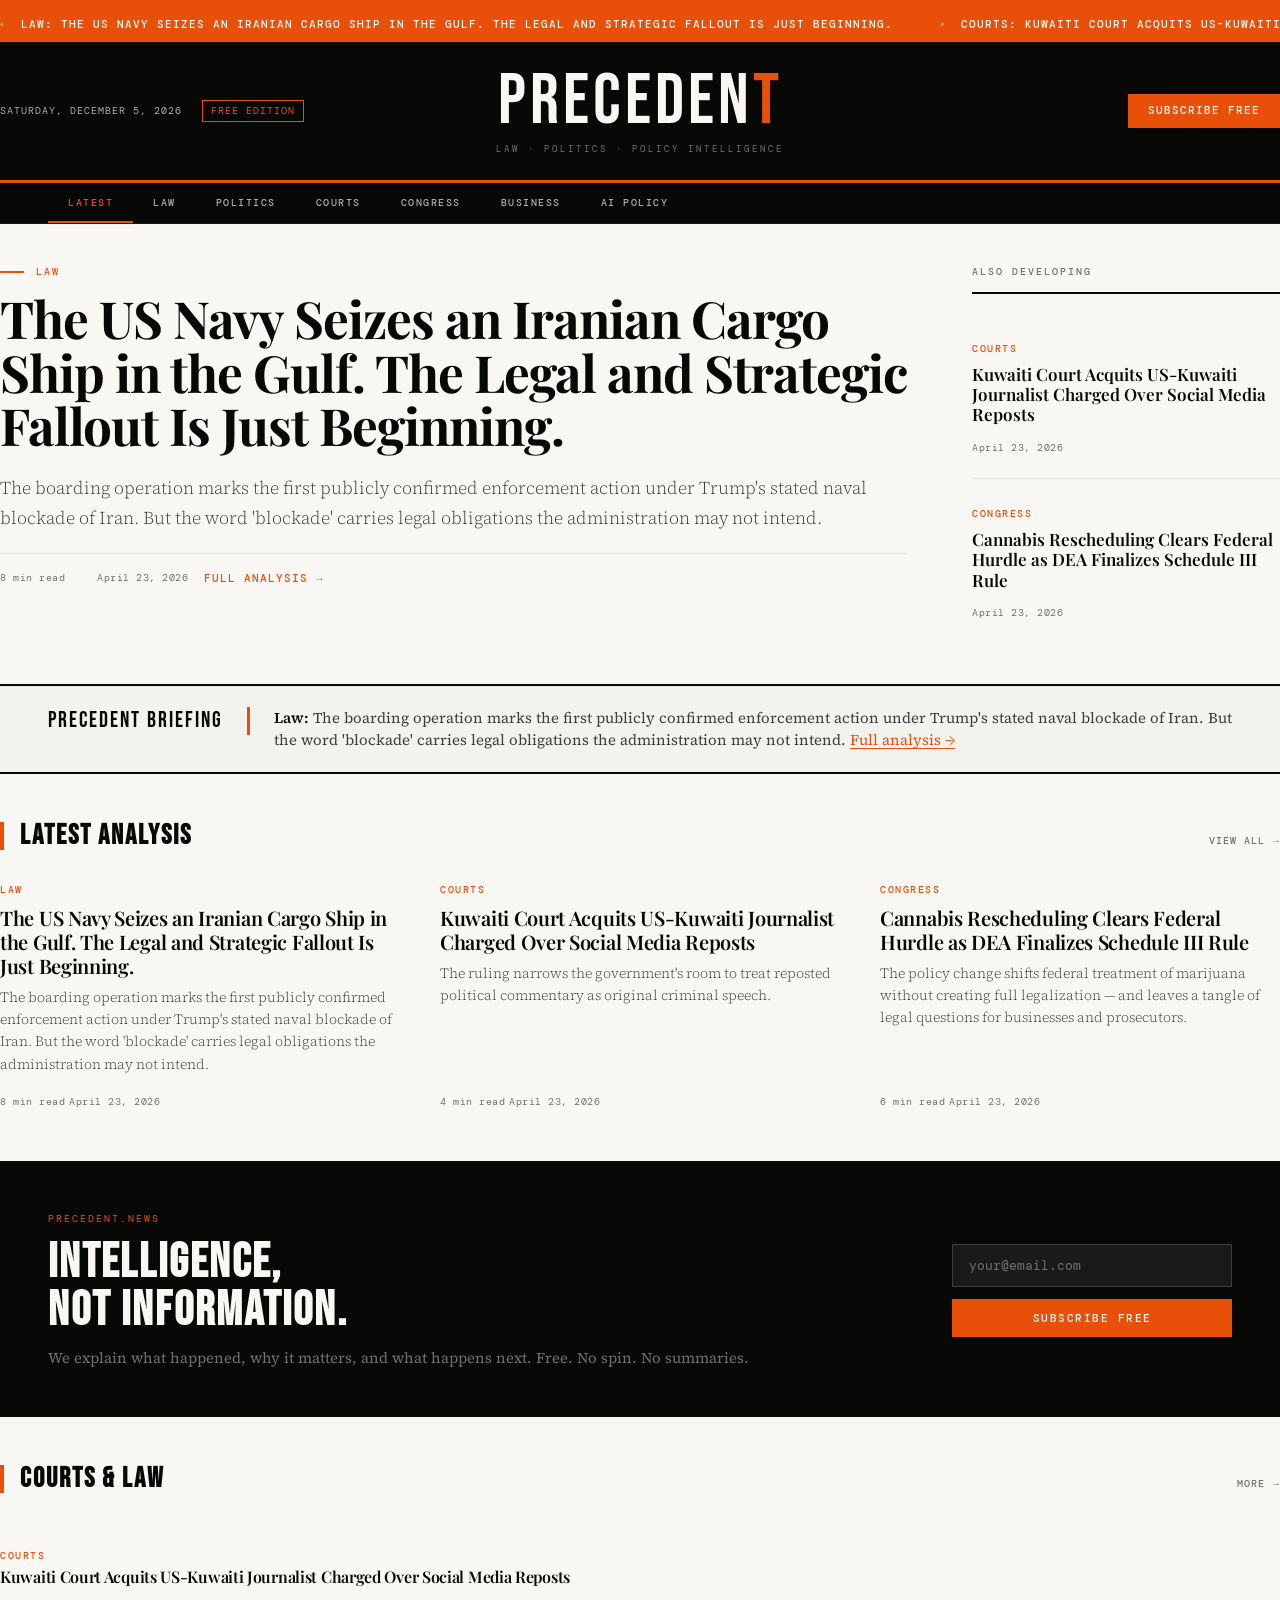
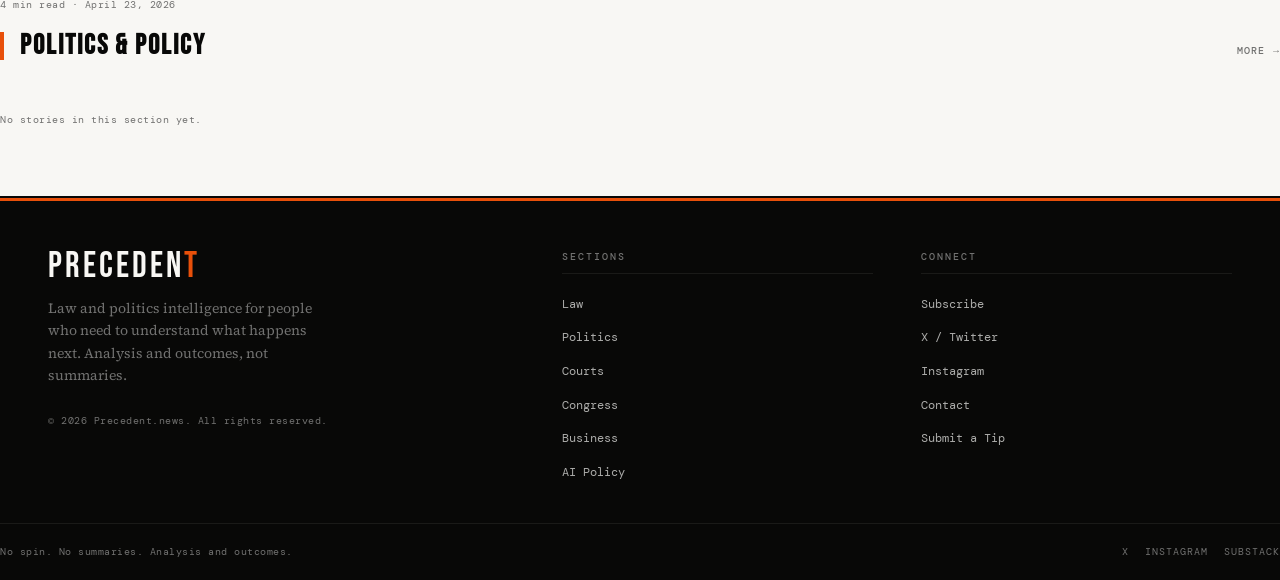
==== pages/article.html @ 380d4c57 "Add files via upload" ====
<!DOCTYPE html>
<html lang="en">
<head>
  <meta charset="UTF-8">
  <meta name="viewport" content="width=device-width, initial-scale=1.0">
  <title>Precedent.news</title>
  <link rel="stylesheet" href="../src/styles/tokens.css">
  <link rel="stylesheet" href="../src/styles/base.css">
  <link rel="stylesheet" href="../src/styles/main.css">
  <style>
    .article-wrap {
      max-width: var(--content-w);
      margin: 0 auto;
      padding: var(--s12) var(--gutter) var(--s20);
    }
    .related {
      border-top: 3px solid var(--black);
      padding: var(--s12) 0 var(--s16);
    }
  </style>
</head>
<body>

  <a class="skip-link" href="#article-content">Skip to content</a>

  <!-- MASTHEAD -->
  <header class="masthead" role="banner">
    <div class="masthead__inner wrap">
      <div class="masthead__left">
        <span class="masthead__date"></span>
        <span class="masthead__edition">Free Edition</span>
      </div>
      <div class="masthead__brand">
        <a href="/" style="color:inherit;">
          <div class="masthead__name">Preceden<em>t</em></div>
          <div class="masthead__tagline">Law &middot; Politics &middot; Policy Intelligence</div>
        </a>
      </div>
      <div class="masthead__right">
        <a class="masthead__subscribe" href="/#subscribe">Subscribe Free</a>
      </div>
    </div>
  </header>

  <!-- NAVIGATION -->
  <nav class="site-nav" aria-label="Main navigation">
    <div class="site-nav__inner wrap">
      <a class="site-nav__link" href="/">Latest</a>
      <a class="site-nav__link" href="/pages/section.html?s=law">Law</a>
      <a class="site-nav__link" href="/pages/section.html?s=politics">Politics</a>
      <a class="site-nav__link" href="/pages/section.html?s=courts">Courts</a>
      <a class="site-nav__link" href="/pages/section.html?s=congress">Congress</a>
      <a class="site-nav__link" href="/pages/section.html?s=business">Business</a>
      <a class="site-nav__link" href="/pages/section.html?s=ai-policy">AI Policy</a>
    </div>
  </nav>

  <!-- ARTICLE -->
  <main id="main-content">
    <article class="article-page">
      <div class="article-wrap">
        <div id="article-header" class="article-header"></div>
        <div id="article-content" class="article-body"></div>
      </div>
    </article>

    <!-- RELATED STORIES -->
    <section class="related wrap" aria-labelledby="related-title">
      <div class="section-hd">
        <h2 class="section-hd__title" id="related-title">More Analysis</h2>
        <a class="section-hd__link" href="/">View all</a>
      </div>
      <div class="feed__grid-3" id="related-feed"></div>
    </section>
  </main>

  <!-- FOOTER -->
  <footer class="site-footer" role="contentinfo">
    <div class="footer__grid wrap">
      <div class="footer__brand">
        <div class="footer__brand-name">Preceden<span>t</span></div>
        <p class="footer__brand-desc">Law and politics intelligence for people who need to understand what happens next. Analysis and outcomes, not summaries.</p>
        <span class="footer__copy">&copy; 2026 Precedent.news. All rights reserved.</span>
      </div>
      <div>
        <div class="footer__col-title">Sections</div>
        <ul class="footer__links">
          <li><a href="/pages/section.html?s=law">Law</a></li>
          <li><a href="/pages/section.html?s=politics">Politics</a></li>
          <li><a href="/pages/section.html?s=courts">Courts</a></li>
          <li><a href="/pages/section.html?s=congress">Congress</a></li>
          <li><a href="/pages/section.html?s=business">Business</a></li>
          <li><a href="/pages/section.html?s=ai-policy">AI Policy</a></li>
        </ul>
      </div>
      <div>
        <div class="footer__col-title">Connect</div>
        <ul class="footer__links">
          <li><a href="/#subscribe">Subscribe</a></li>
          <li><a href="https://x.com/precedentbrief" target="_blank" rel="noopener">X / Twitter</a></li>
          <li><a href="mailto:hello@precedent.news">Contact</a></li>
          <li><a href="mailto:tips@precedent.news">Submit a Tip</a></li>
        </ul>
      </div>
    </div>
    <div class="footer__bottom wrap">
      <span class="footer__copy">No spin. No summaries. Analysis and outcomes.</span>
      <div class="footer__social">
        <a href="https://x.com/precedentbrief" target="_blank" rel="noopener">X</a>
        <a href="https://precedentbrief.substack.com" target="_blank" rel="noopener">Substack</a>
      </div>
    </div>
  </footer>

  <script type="module" src="../src/scripts/article.js"></script>

</body>
</html>
---- src/styles/tokens.css ----
/**
 * Precedent.news — Design Tokens
 * Editorial Brutalism: stark, fast, authoritative
 */

:root {
  /* Color */
  --black:        #080807;
  --white:        #F8F7F4;
  --orange:       #E8500A;
  --orange-dark:  #B83D07;
  --orange-pale:  #FDF1EB;
  --gray-90:      #1A1A18;
  --gray-70:      #3D3D3A;
  --gray-50:      #717170;
  --gray-30:      #ADADAB;
  --gray-10:      #E5E5E2;
  --gray-05:      #F2F2EF;

  /* Typography */
  --font-headline: 'Bebas Neue', 'Arial Narrow', Arial, sans-serif;
  --font-display:  'Playfair Display', Georgia, serif;
  --font-body:     'Source Serif 4', Georgia, serif;
  --font-ui:       'DM Mono', 'Courier New', monospace;

  /* Layout */
  --max-w:      1280px;
  --content-w:  720px;
  --gutter:     clamp(20px, 4vw, 48px);

  /* Spacing */
  --s1: 4px;   --s2: 8px;   --s3: 12px;
  --s4: 16px;  --s5: 20px;  --s6: 24px;
  --s8: 32px;  --s10: 40px; --s12: 48px;
  --s16: 64px; --s20: 80px;

  /* Motion */
  --ease: cubic-bezier(0.22, 1, 0.36, 1);
  --fast: 150ms;
  --base: 250ms;
  --slow: 500ms;

  /* Borders */
  --border-heavy: 2px solid var(--black);
  --border-light: 1px solid var(--gray-10);
  --border-rule:  1px solid var(--gray-30);
}
---- src/styles/base.css ----
/**
 * Precedent.news — Base Reset & Global Styles
 */

@import url('https://fonts.googleapis.com/css2?family=Bebas+Neue&family=Playfair+Display:ital,wght@0,400;0,600;0,700;1,400;1,600&family=Source+Serif+4:ital,opsz,wght@0,8..60,300;0,8..60,400;0,8..60,500;1,8..60,400&family=DM+Mono:wght@300;400;500&display=swap');

*, *::before, *::after {
  margin: 0; padding: 0;
  box-sizing: border-box;
}

html {
  font-size: 16px;
  -webkit-font-smoothing: antialiased;
  scroll-behavior: smooth;
}

body {
  background: var(--white);
  color: var(--black);
  font-family: var(--font-body);
  line-height: 1.6;
  overflow-x: hidden;
}

a { color: inherit; text-decoration: none; }
img, svg { display: block; max-width: 100%; }
ul, ol { list-style: none; }

/* Selection */
::selection {
  background: var(--orange);
  color: var(--white);
}

/* Scrollbar */
::-webkit-scrollbar { width: 4px; }
::-webkit-scrollbar-track { background: var(--gray-05); }
::-webkit-scrollbar-thumb { background: var(--gray-30); }
::-webkit-scrollbar-thumb:hover { background: var(--orange); }

/* Focus */
:focus-visible {
  outline: 2px solid var(--orange);
  outline-offset: 2px;
}

/* Skip link */
.skip-link {
  position: absolute;
  top: -100%;
  left: var(--gutter);
  background: var(--orange);
  color: var(--white);
  font-family: var(--font-ui);
  font-size: 11px;
  padding: var(--s2) var(--s4);
  z-index: 9999;
  transition: top var(--fast);
}
.skip-link:focus { top: var(--s4); }

/* Container */
.wrap {
  max-width: var(--max-w);
  margin-inline: auto;
  padding-inline: var(--gutter);
}

/* Horizontal rules */
hr {
  border: none;
  border-top: var(--border-light);
}

/* Category label — shared utility */
.cat {
  font-family: var(--font-ui);
  font-size: 10px;
  font-weight: 500;
  letter-spacing: 1.5px;
  text-transform: uppercase;
  color: var(--orange);
}

/* Timestamp — shared utility */
.ts {
  font-family: var(--font-ui);
  font-size: 10px;
  color: var(--gray-50);
  letter-spacing: 0.5px;
}

/* Screen reader only */
.sr-only {
  position: absolute; width: 1px; height: 1px;
  padding: 0; margin: -1px; overflow: hidden;
  clip: rect(0,0,0,0); white-space: nowrap; border: 0;
}

/* Animations */
@keyframes slideDown {
  from { opacity: 0; transform: translateY(-8px); }
  to   { opacity: 1; transform: translateY(0); }
}
@keyframes fadeUp {
  from { opacity: 0; transform: translateY(16px); }
  to   { opacity: 1; transform: translateY(0); }
}
@keyframes ticker {
  from { transform: translateX(0); }
  to   { transform: translateX(-50%); }
}

@media (prefers-reduced-motion: reduce) {
  *, *::before, *::after {
    animation-duration: 0.01ms !important;
    transition-duration: 0.01ms !important;
  }
}
---- src/styles/main.css ----
/**
 * Precedent.news — Main Stylesheet
 * Layout, components, page styles
 *
 * Table of contents:
 *   1.  Breaking ticker
 *   2.  Masthead
 *   3.  Navigation
 *   4.  Hero grid
 *   5.  Article cards
 *   6.  Section headers
 *   7.  Feed layouts
 *   8.  Briefing bar
 *   9.  Subscribe block
 *   10. Article page
 *   11. Footer
 *   12. Responsive
 */


/* ============================================================
   1. BREAKING TICKER
   ============================================================ */

.ticker {
  background: var(--orange);
  padding: var(--s2) 0;
  overflow: hidden;
  white-space: nowrap;
}

.ticker__track {
  display: inline-flex;
  gap: var(--s12);
  animation: ticker 30s linear infinite;
}

.ticker__item {
  font-family: var(--font-ui);
  font-size: 11px;
  font-weight: 500;
  color: var(--white);
  letter-spacing: 1px;
  text-transform: uppercase;
  display: flex;
  align-items: center;
  gap: var(--s4);
}

.ticker__item::before {
  content: '●';
  font-size: 6px;
  opacity: 0.6;
}

.ticker:hover .ticker__track {
  animation-play-state: paused;
}


/* ============================================================
   2. MASTHEAD
   ============================================================ */

.masthead {
  background: var(--black);
  border-bottom: 3px solid var(--orange);
}

.masthead__inner {
  display: grid;
  grid-template-columns: 1fr auto 1fr;
  align-items: center;
  padding: var(--s6) 0;
}

.masthead__left {
  display: flex;
  align-items: center;
  gap: var(--s5);
}

.masthead__date {
  font-family: var(--font-ui);
  font-size: 10px;
  color: var(--gray-30);
  letter-spacing: 1px;
  text-transform: uppercase;
}

.masthead__edition {
  font-family: var(--font-ui);
  font-size: 10px;
  color: var(--orange);
  letter-spacing: 1px;
  text-transform: uppercase;
  border: 1px solid var(--orange);
  padding: 2px var(--s2);
}

.masthead__brand {
  text-align: center;
}

.masthead__name {
  font-family: var(--font-headline);
  font-size: clamp(36px, 6vw, 72px);
  letter-spacing: 4px;
  color: var(--white);
  line-height: 1;
  text-transform: uppercase;
}

.masthead__name em {
  color: var(--orange);
  font-style: normal;
}

.masthead__tagline {
  font-family: var(--font-ui);
  font-size: 9px;
  color: var(--gray-50);
  letter-spacing: 3px;
  text-transform: uppercase;
  margin-top: var(--s1);
}

.masthead__right {
  display: flex;
  justify-content: flex-end;
  align-items: center;
  gap: var(--s4);
}

.masthead__subscribe {
  font-family: var(--font-ui);
  font-size: 11px;
  font-weight: 500;
  letter-spacing: 1px;
  text-transform: uppercase;
  background: var(--orange);
  color: var(--white);
  padding: var(--s2) var(--s5);
  transition: background var(--base) var(--ease);
  cursor: pointer;
  border: none;
}

.masthead__subscribe:hover {
  background: var(--orange-dark);
}


/* ============================================================
   3. NAVIGATION
   ============================================================ */

.site-nav {
  background: var(--black);
  border-bottom: 1px solid var(--gray-90);
}

.site-nav__inner {
  display: flex;
  align-items: center;
  gap: 0;
  overflow-x: auto;
  scrollbar-width: none;
}

.site-nav__inner::-webkit-scrollbar { display: none; }

.site-nav__link {
  font-family: var(--font-ui);
  font-size: 10px;
  font-weight: 500;
  letter-spacing: 1.5px;
  text-transform: uppercase;
  color: var(--gray-30);
  padding: var(--s3) var(--s5);
  white-space: nowrap;
  transition: color var(--fast), background var(--fast);
  position: relative;
}

.site-nav__link:hover {
  color: var(--white);
  background: var(--gray-90);
}

.site-nav__link--active {
  color: var(--orange);
}

.site-nav__link--active::after {
  content: '';
  position: absolute;
  bottom: 0; left: 0; right: 0;
  height: 2px;
  background: var(--orange);
}


/* ============================================================
   4. HERO GRID
   ============================================================ */

.hero {
  border-bottom: var(--border-heavy);
  padding: var(--s10) 0;
}

.hero__grid {
  display: grid;
  grid-template-columns: 1fr 1px 340px;
  gap: 0;
}

.hero__divider {
  background: var(--gray-10);
  margin: 0 var(--s8);
}

/* Lead story */
.hero__lead {
  padding-right: var(--s8);
  animation: fadeUp var(--slow) var(--ease) both;
}

.hero__kicker {
  font-family: var(--font-ui);
  font-size: 10px;
  font-weight: 500;
  letter-spacing: 2px;
  text-transform: uppercase;
  color: var(--orange);
  margin-bottom: var(--s3);
  display: flex;
  align-items: center;
  gap: var(--s3);
}

.hero__kicker::before {
  content: '';
  display: inline-block;
  width: 24px;
  height: 2px;
  background: var(--orange);
}

.hero__headline {
  font-family: var(--font-display);
  font-size: clamp(28px, 4vw, 52px);
  font-weight: 700;
  line-height: 1.05;
  color: var(--black);
  letter-spacing: -1px;
  margin-bottom: var(--s5);
}

.hero__headline a:hover { color: var(--orange); }

.hero__dek {
  font-family: var(--font-body);
  font-size: 18px;
  line-height: 1.65;
  color: var(--gray-70);
  margin-bottom: var(--s5);
  font-weight: 300;
}

.hero__byline {
  display: flex;
  align-items: center;
  gap: var(--s4);
  padding-top: var(--s4);
  border-top: var(--border-light);
}

.hero__read-more {
  font-family: var(--font-ui);
  font-size: 11px;
  font-weight: 500;
  letter-spacing: 1px;
  text-transform: uppercase;
  color: var(--orange);
  display: flex;
  align-items: center;
  gap: var(--s2);
  transition: gap var(--base) var(--ease);
}

.hero__read-more:hover { gap: var(--s4); }

.hero__read-more::after {
  content: '→';
}

/* Sidebar */
.hero__sidebar {
  padding-left: var(--s8);
  animation: fadeUp var(--slow) var(--ease) 150ms both;
}

.hero__sidebar-title {
  font-family: var(--font-ui);
  font-size: 10px;
  font-weight: 500;
  letter-spacing: 2px;
  text-transform: uppercase;
  color: var(--gray-50);
  padding-bottom: var(--s3);
  border-bottom: var(--border-heavy);
  margin-bottom: var(--s5);
}

.sidebar-story {
  padding: var(--s5) 0;
  border-bottom: var(--border-light);
}

.sidebar-story:last-child { border-bottom: none; }

.sidebar-story__headline {
  font-family: var(--font-display);
  font-size: 17px;
  font-weight: 600;
  line-height: 1.2;
  color: var(--black);
  margin-top: var(--s1);
  margin-bottom: var(--s2);
}

.sidebar-story__headline a:hover { color: var(--orange); }


/* ============================================================
   5. ARTICLE CARDS
   ============================================================ */

/* Standard card */
.card {
  display: flex;
  flex-direction: column;
}

.card__category { margin-bottom: var(--s2); }

.card__headline {
  font-family: var(--font-display);
  font-size: 20px;
  font-weight: 600;
  line-height: 1.2;
  color: var(--black);
  margin-bottom: var(--s2);
  letter-spacing: -0.3px;
}

.card__headline a { transition: color var(--fast); }
.card__headline a:hover { color: var(--orange); }

.card__dek {
  font-family: var(--font-body);
  font-size: 14px;
  line-height: 1.6;
  color: var(--gray-70);
  margin-bottom: var(--s3);
  flex: 1;
  font-weight: 300;
}

.card__meta { margin-top: auto; }

/* Large card */
.card--lg .card__headline {
  font-size: 26px;
  letter-spacing: -0.5px;
}

.card--lg .card__dek { font-size: 16px; }

/* Compact list card */
.card--compact {
  flex-direction: row;
  gap: var(--s5);
  padding: var(--s4) 0;
  border-bottom: var(--border-light);
  align-items: flex-start;
}

.card--compact:last-child { border-bottom: none; }

.card--compact .card__number {
  font-family: var(--font-headline);
  font-size: 36px;
  color: var(--gray-10);
  line-height: 1;
  flex-shrink: 0;
  width: 32px;
}

.card--compact .card__headline {
  font-size: 16px;
  margin-bottom: var(--s1);
}

.card--compact .card__dek { display: none; }


/* ============================================================
   6. SECTION HEADERS
   ============================================================ */

.section-hd {
  display: flex;
  justify-content: space-between;
  align-items: baseline;
  margin-bottom: var(--s8);
}

.section-hd__title {
  font-family: var(--font-headline);
  font-size: 28px;
  letter-spacing: 2px;
  color: var(--black);
  text-transform: uppercase;
  border-left: 4px solid var(--orange);
  padding-left: var(--s4);
  line-height: 1;
}

.section-hd__link {
  font-family: var(--font-ui);
  font-size: 10px;
  font-weight: 500;
  letter-spacing: 1px;
  text-transform: uppercase;
  color: var(--gray-50);
  transition: color var(--fast);
  display: flex;
  align-items: center;
  gap: var(--s2);
}

.section-hd__link:hover { color: var(--orange); }
.section-hd__link::after { content: '→'; }


/* ============================================================
   7. FEED LAYOUTS
   ============================================================ */

.feed {
  padding: var(--s12) 0;
  border-bottom: var(--border-heavy);
}

/* 3-column grid */
.feed__grid-3 {
  display: grid;
  grid-template-columns: repeat(3, 1fr);
  gap: var(--s10);
}

/* Staggered entrance */
.feed__grid-3 .card:nth-child(1) { animation: fadeUp var(--slow) var(--ease) 100ms both; }
.feed__grid-3 .card:nth-child(2) { animation: fadeUp var(--slow) var(--ease) 200ms both; }
.feed__grid-3 .card:nth-child(3) { animation: fadeUp var(--slow) var(--ease) 300ms both; }

/* 2-column grid */
.feed__grid-2 {
  display: grid;
  grid-template-columns: 1fr 1fr;
  gap: var(--s10);
}

/* Feature + list combo */
.feed__combo {
  display: grid;
  grid-template-columns: 1fr 280px;
  gap: var(--s10);
}

.feed__combo-list {
  border-left: var(--border-light);
  padding-left: var(--s10);
}


/* ============================================================
   8. BRIEFING BAR
   ============================================================ */

.briefing-bar {
  background: var(--gray-05);
  border-top: var(--border-light);
  border-bottom: var(--border-heavy);
  padding: var(--s5) 0;
}

.briefing-bar__inner {
  display: flex;
  align-items: flex-start;
  gap: var(--s6);
}

.briefing-bar__label {
  font-family: var(--font-headline);
  font-size: 22px;
  letter-spacing: 2px;
  color: var(--black);
  text-transform: uppercase;
  white-space: nowrap;
  border-right: 3px solid var(--orange);
  padding-right: var(--s6);
  line-height: 1.3;
}

.briefing-bar__content {
  display: flex;
  flex-direction: column;
  gap: var(--s2);
}

.briefing-bar__text {
  font-family: var(--font-body);
  font-size: 15px;
  color: var(--gray-70);
  line-height: 1.5;
}

.briefing-bar__text strong {
  color: var(--black);
  font-weight: 600;
}

.briefing-bar__text a {
  color: var(--orange);
  text-decoration: underline;
  text-underline-offset: 3px;
}


/* ============================================================
   9. SUBSCRIBE BLOCK
   ============================================================ */

.subscribe-block {
  background: var(--black);
  padding: var(--s12) 0;
}

.subscribe-block__inner {
  display: grid;
  grid-template-columns: 1fr auto;
  align-items: center;
  gap: var(--s12);
}

.subscribe-block__eyebrow {
  font-family: var(--font-ui);
  font-size: 10px;
  color: var(--orange);
  letter-spacing: 2px;
  text-transform: uppercase;
  margin-bottom: var(--s3);
}

.subscribe-block__title {
  font-family: var(--font-headline);
  font-size: clamp(28px, 4vw, 48px);
  letter-spacing: 2px;
  color: var(--white);
  text-transform: uppercase;
  line-height: 1;
  margin-bottom: var(--s3);
}

.subscribe-block__sub {
  font-family: var(--font-body);
  font-size: 15px;
  color: var(--gray-50);
  line-height: 1.5;
}

.subscribe-block__form {
  display: flex;
  flex-direction: column;
  gap: var(--s3);
  min-width: 280px;
}

.subscribe-block__input {
  background: var(--gray-90);
  border: 1px solid var(--gray-70);
  color: var(--white);
  font-family: var(--font-ui);
  font-size: 13px;
  padding: var(--s3) var(--s4);
  outline: none;
  transition: border-color var(--fast);
}

.subscribe-block__input::placeholder { color: var(--gray-50); }

.subscribe-block__input:focus {
  border-color: var(--orange);
}

.subscribe-block__btn {
  background: var(--orange);
  color: var(--white);
  border: none;
  font-family: var(--font-ui);
  font-size: 11px;
  font-weight: 500;
  letter-spacing: 1.5px;
  text-transform: uppercase;
  padding: var(--s3) var(--s6);
  cursor: pointer;
  transition: background var(--base) var(--ease);
}

.subscribe-block__btn:hover { background: var(--orange-dark); }


/* ============================================================
   10. ARTICLE PAGE
   ============================================================ */

.article-page {
  padding: var(--s12) 0 var(--s20);
}

.article-header {
  max-width: var(--content-w);
  margin: 0 auto;
  padding-bottom: var(--s8);
  border-bottom: var(--border-heavy);
  margin-bottom: var(--s8);
}

.article-header__kicker {
  display: flex;
  align-items: center;
  gap: var(--s5);
  margin-bottom: var(--s4);
}

.article-header__headline {
  font-family: var(--font-display);
  font-size: clamp(28px, 4vw, 52px);
  font-weight: 700;
  line-height: 1.05;
  letter-spacing: -1px;
  color: var(--black);
  margin-bottom: var(--s4);
}

.article-header__dek {
  font-family: var(--font-body);
  font-size: 20px;
  line-height: 1.5;
  color: var(--gray-70);
  font-weight: 300;
  font-style: italic;
  margin-bottom: var(--s5);
}

.article-header__meta {
  display: flex;
  align-items: center;
  gap: var(--s4);
  flex-wrap: wrap;
}

.article-header__meta-divider {
  width: 3px; height: 3px;
  border-radius: 50%;
  background: var(--gray-30);
}

/* Article body */
.article-body {
  max-width: var(--content-w);
  margin: 0 auto;
}

.article-section {
  margin-bottom: var(--s10);
}

.article-section__label {
  font-family: var(--font-ui);
  font-size: 10px;
  font-weight: 500;
  letter-spacing: 2px;
  text-transform: uppercase;
  color: var(--orange);
  margin-bottom: var(--s4);
  padding-bottom: var(--s3);
  border-bottom: 2px solid var(--orange);
  display: inline-block;
}

.article-section__body {
  font-family: var(--font-body);
  font-size: 18px;
  line-height: 1.75;
  color: var(--gray-70);
}

.article-section__body p { margin-bottom: var(--s4); }
.article-section__body p:last-child { margin-bottom: 0; }

/* Key points */
.key-points {
  background: var(--orange-pale);
  border-left: 4px solid var(--orange);
  padding: var(--s6);
  margin-bottom: var(--s8);
}

.key-points__title {
  font-family: var(--font-ui);
  font-size: 10px;
  font-weight: 500;
  letter-spacing: 2px;
  text-transform: uppercase;
  color: var(--orange);
  margin-bottom: var(--s4);
}

.key-points__list {
  display: flex;
  flex-direction: column;
  gap: var(--s3);
}

.key-points__item {
  font-family: var(--font-body);
  font-size: 15px;
  line-height: 1.5;
  color: var(--gray-90);
  padding-left: var(--s4);
  border-left: 2px solid var(--orange);
}

/* Scenarios */
.scenarios {
  border-top: var(--border-heavy);
  padding-top: var(--s8);
  margin-top: var(--s8);
}

.scenarios__title {
  font-family: var(--font-headline);
  font-size: 28px;
  letter-spacing: 2px;
  text-transform: uppercase;
  color: var(--black);
  border-left: 4px solid var(--orange);
  padding-left: var(--s4);
  margin-bottom: var(--s8);
  line-height: 1;
}

.scenario {
  padding: var(--s6);
  background: var(--gray-05);
  border-left: 3px solid var(--gray-10);
  margin-bottom: var(--s4);
  transition: border-color var(--base) var(--ease);
}

.scenario:hover { border-left-color: var(--orange); }

.scenario--likely { border-left-color: var(--orange); }

.scenario__label {
  font-family: var(--font-ui);
  font-size: 10px;
  font-weight: 500;
  letter-spacing: 1.5px;
  text-transform: uppercase;
  color: var(--gray-50);
  margin-bottom: var(--s2);
}

.scenario--likely .scenario__label { color: var(--orange); }

.scenario__body {
  font-family: var(--font-body);
  font-size: 16px;
  line-height: 1.65;
  color: var(--gray-70);
}


/* ============================================================
   11. FOOTER
   ============================================================ */

.site-footer {
  background: var(--black);
  padding: var(--s12) 0 0;
  border-top: 3px solid var(--orange);
}

.footer__grid {
  display: grid;
  grid-template-columns: 1.5fr 1fr 1fr;
  gap: var(--s12);
  padding-bottom: var(--s10);
  border-bottom: 1px solid var(--gray-90);
}

.footer__brand-name {
  font-family: var(--font-headline);
  font-size: 36px;
  letter-spacing: 3px;
  color: var(--white);
  text-transform: uppercase;
  line-height: 1;
  margin-bottom: var(--s3);
}

.footer__brand-name span { color: var(--orange); }

.footer__brand-desc {
  font-family: var(--font-body);
  font-size: 14px;
  color: var(--gray-50);
  line-height: 1.6;
  margin-bottom: var(--s5);
  max-width: 280px;
}

.footer__col-title {
  font-family: var(--font-ui);
  font-size: 10px;
  font-weight: 500;
  letter-spacing: 2px;
  text-transform: uppercase;
  color: var(--gray-50);
  margin-bottom: var(--s4);
  padding-bottom: var(--s2);
  border-bottom: 1px solid var(--gray-90);
}

.footer__links {
  display: flex;
  flex-direction: column;
  gap: var(--s2);
}

.footer__links a {
  font-family: var(--font-ui);
  font-size: 12px;
  color: var(--gray-30);
  transition: color var(--fast);
}

.footer__links a:hover { color: var(--orange); }

.footer__bottom {
  padding: var(--s5) 0;
  display: flex;
  justify-content: space-between;
  align-items: center;
}

.footer__copy {
  font-family: var(--font-ui);
  font-size: 10px;
  color: var(--gray-50);
  letter-spacing: 0.5px;
}

.footer__social {
  display: flex;
  gap: var(--s4);
}

.footer__social a {
  font-family: var(--font-ui);
  font-size: 10px;
  color: var(--gray-50);
  letter-spacing: 1px;
  text-transform: uppercase;
  transition: color var(--fast);
}

.footer__social a:hover { color: var(--orange); }


/* ============================================================
   12. RESPONSIVE
   ============================================================ */

@media (max-width: 1024px) {
  .hero__grid {
    grid-template-columns: 1fr 1px 280px;
  }
  .feed__grid-3 {
    grid-template-columns: repeat(2, 1fr);
  }
  .feed__grid-3 .card:last-child {
    display: none;
  }
}

@media (max-width: 768px) {
  .hero__grid {
    grid-template-columns: 1fr;
  }
  .hero__divider { display: none; }
  .hero__lead { padding-right: 0; padding-bottom: var(--s8); border-bottom: var(--border-light); }
  .hero__sidebar { padding-left: 0; padding-top: var(--s8); }
  .feed__grid-3 { grid-template-columns: 1fr; }
  .feed__grid-3 .card:last-child { display: flex; }
  .feed__grid-2 { grid-template-columns: 1fr; }
  .feed__combo { grid-template-columns: 1fr; }
  .feed__combo-list { border-left: none; padding-left: 0; border-top: var(--border-light); padding-top: var(--s8); }
  .footer__grid { grid-template-columns: 1fr; gap: var(--s8); }
  .subscribe-block__inner { grid-template-columns: 1fr; }
  .masthead__inner { grid-template-columns: 1fr; gap: var(--s4); text-align: center; }
  .masthead__left { justify-content: center; }
  .masthead__right { justify-content: center; }
  .briefing-bar__inner { flex-direction: column; gap: var(--s4); }
  .briefing-bar__label { border-right: none; padding-right: 0; border-bottom: 2px solid var(--orange); padding-bottom: var(--s3); }
}

@media (max-width: 480px) {
  .masthead__name { font-size: 36px; }
  .hero__headline { font-size: 28px; }
  .section-hd__title { font-size: 22px; }
  .ticker__track { animation-duration: 20s; }
}
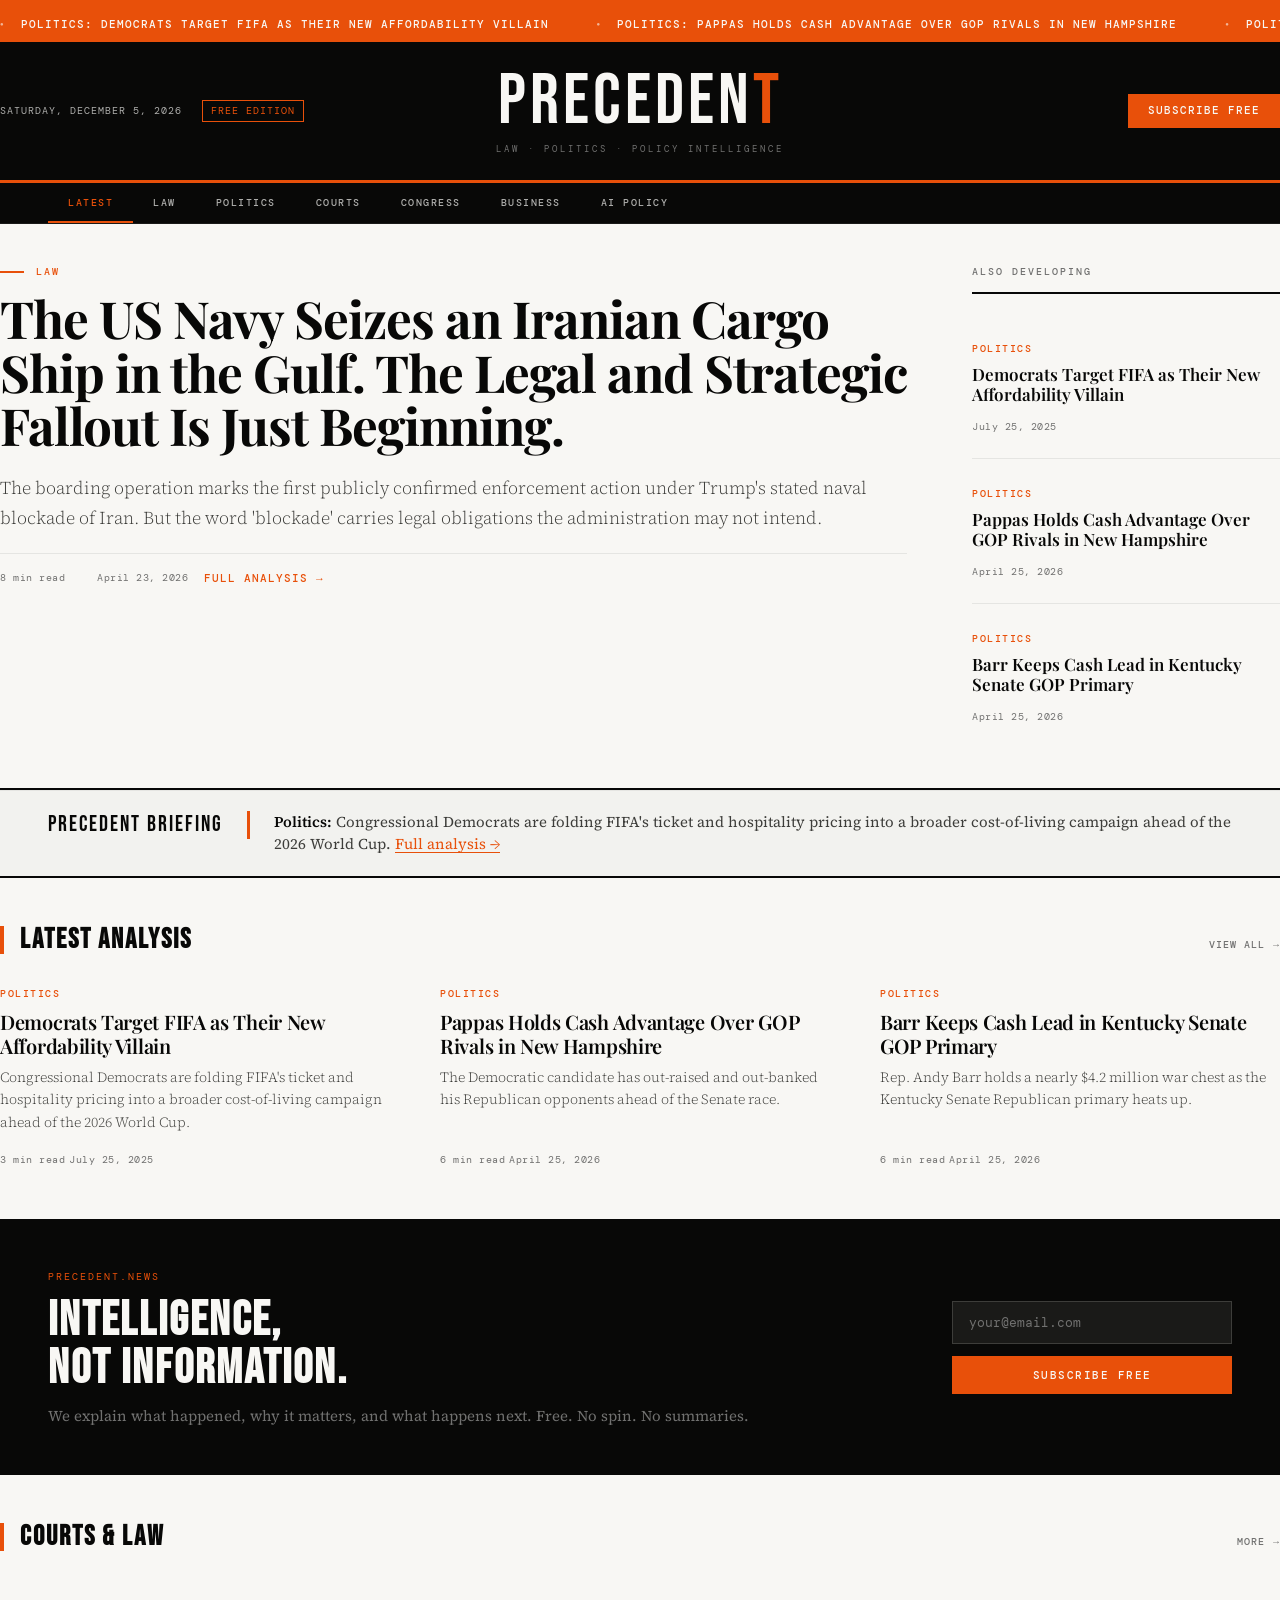
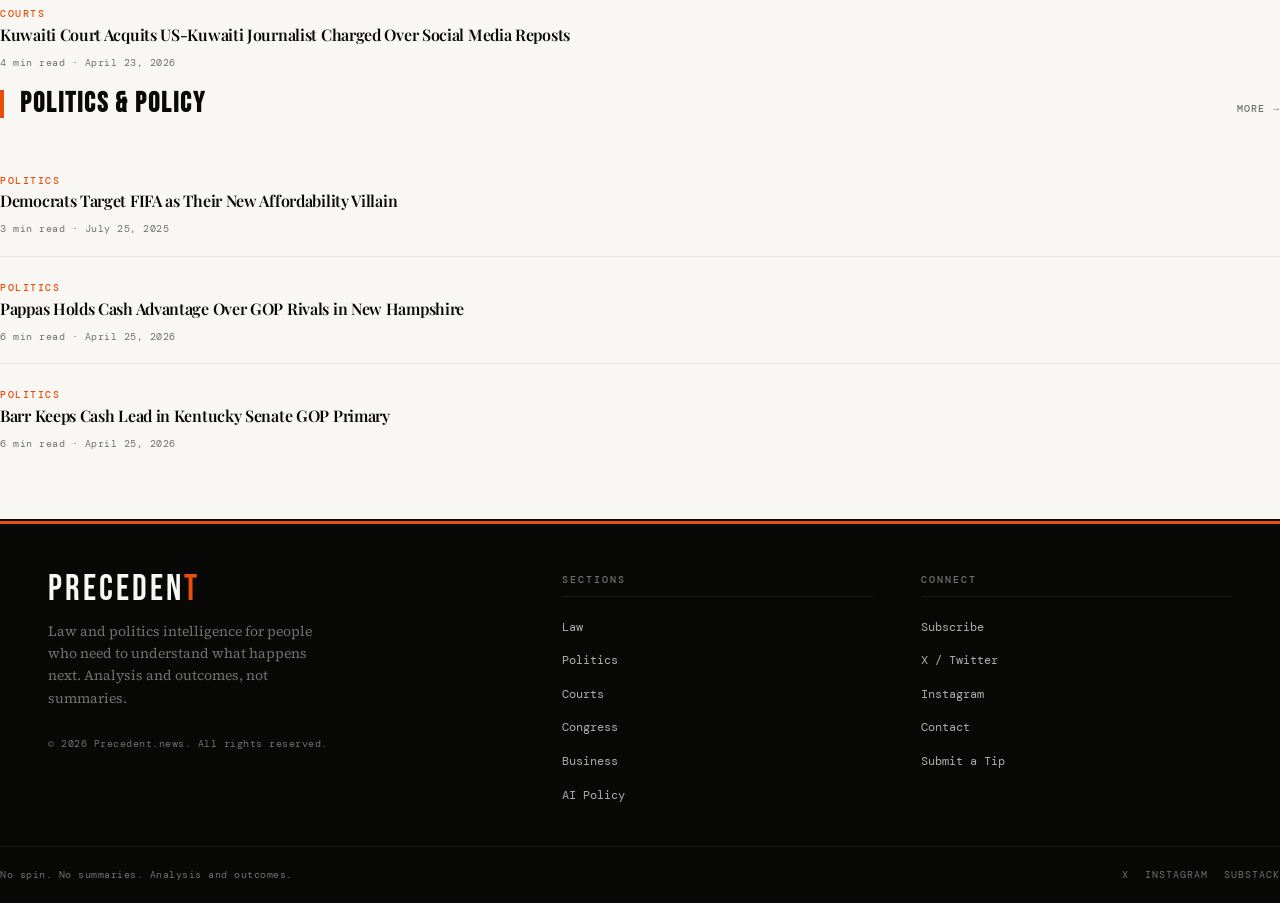
==== commit f4c7e04f: "Update article.html" ====
--- a/pages/article.html
+++ b/pages/article.html
@@ -4,6 +4,17 @@
   <meta charset="UTF-8">
   <meta name="viewport" content="width=device-width, initial-scale=1.0">
   <title>Precedent.news</title>
+  <meta property="og:site_name" content="Precedent.news">
+  <meta property="og:type" content="article">
+  <meta property="og:title" content="Precedent.news">
+  <meta property="og:description" content="Law, politics, and policy intelligence. Analysis and outcomes, not summaries.">
+  <meta property="og:image" content="">
+  <meta property="og:url" content="">
+  <meta name="twitter:card" content="summary_large_image">
+  <meta name="twitter:site" content="@precedentbrief">
+  <meta name="twitter:title" content="Precedent.news">
+  <meta name="twitter:description" content="Law, politics, and policy intelligence. Analysis and outcomes, not summaries.">
+  <meta name="twitter:image" content="">
   <link rel="stylesheet" href="../src/styles/tokens.css">
   <link rel="stylesheet" href="../src/styles/base.css">
   <link rel="stylesheet" href="../src/styles/main.css">
@@ -23,7 +34,6 @@
 
   <a class="skip-link" href="#article-content">Skip to content</a>
 
-  <!-- MASTHEAD -->
   <header class="masthead" role="banner">
     <div class="masthead__inner wrap">
       <div class="masthead__left">
@@ -42,7 +52,6 @@
     </div>
   </header>
 
-  <!-- NAVIGATION -->
   <nav class="site-nav" aria-label="Main navigation">
     <div class="site-nav__inner wrap">
       <a class="site-nav__link" href="/">Latest</a>
@@ -55,7 +64,6 @@
     </div>
   </nav>
 
-  <!-- ARTICLE -->
   <main id="main-content">
     <article class="article-page">
       <div class="article-wrap">
@@ -63,8 +71,6 @@
         <div id="article-content" class="article-body"></div>
       </div>
     </article>
-
-    <!-- RELATED STORIES -->
     <section class="related wrap" aria-labelledby="related-title">
       <div class="section-hd">
         <h2 class="section-hd__title" id="related-title">More Analysis</h2>
@@ -74,7 +80,6 @@
     </section>
   </main>
 
-  <!-- FOOTER -->
   <footer class="site-footer" role="contentinfo">
     <div class="footer__grid wrap">
       <div class="footer__brand">
@@ -113,6 +118,5 @@
   </footer>
 
   <script type="module" src="../src/scripts/article.js"></script>
-
 </body>
 </html>
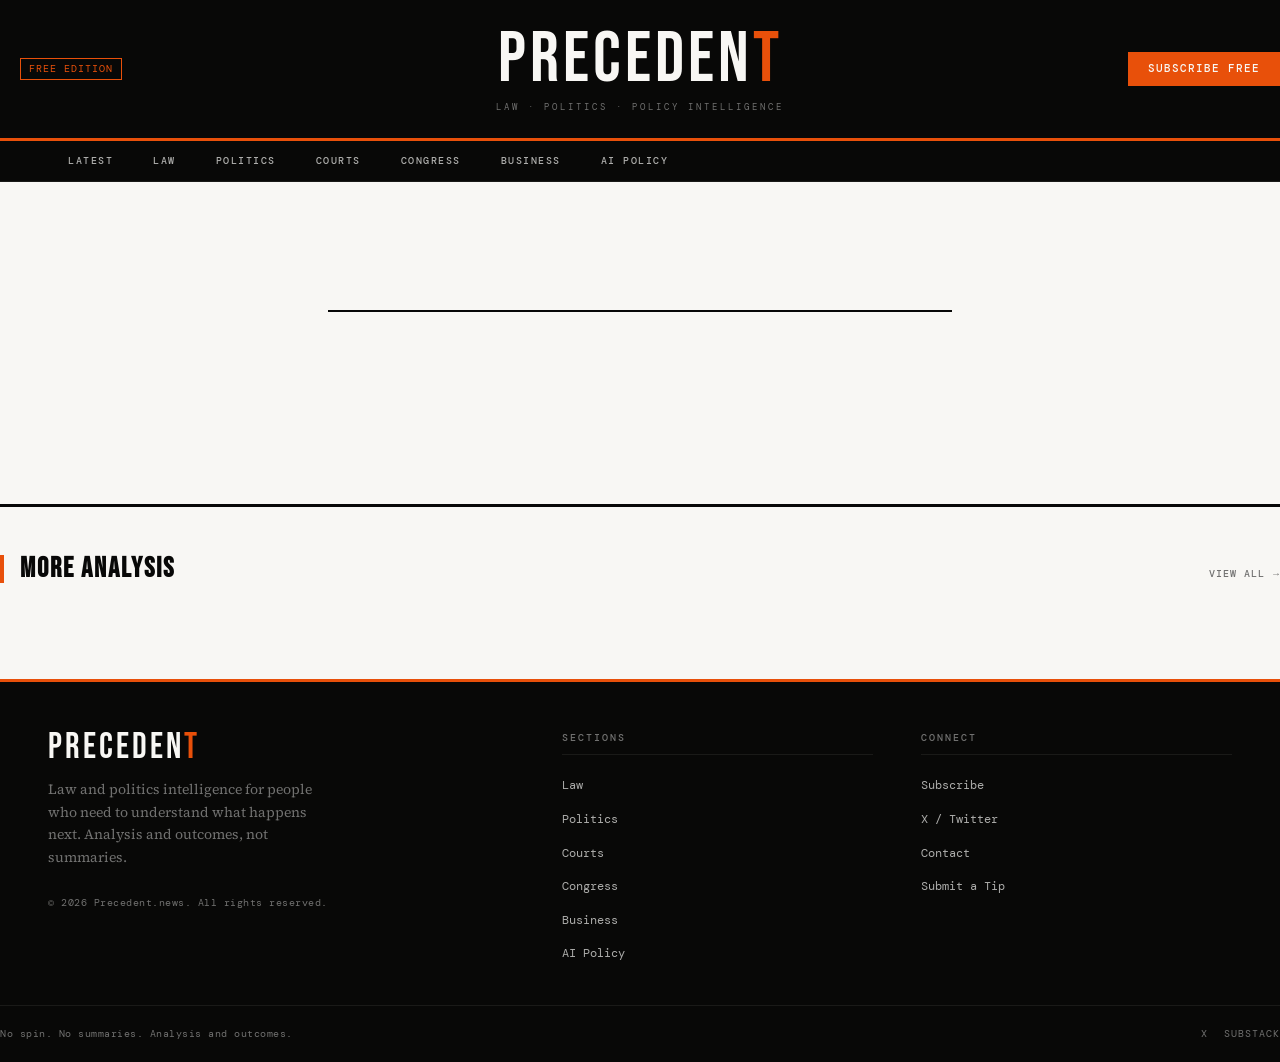
==== commit 43802e74: "Remove social media meta tags from article.html Removed Open Graph and Twitter meta tags from the ar" ====
--- a/pages/article.html
+++ b/pages/article.html
@@ -4,17 +4,6 @@
   <meta charset="UTF-8">
   <meta name="viewport" content="width=device-width, initial-scale=1.0">
   <title>Precedent.news</title>
-  <meta property="og:site_name" content="Precedent.news">
-  <meta property="og:type" content="article">
-  <meta property="og:title" content="Precedent.news">
-  <meta property="og:description" content="Law, politics, and policy intelligence. Analysis and outcomes, not summaries.">
-  <meta property="og:image" content="">
-  <meta property="og:url" content="">
-  <meta name="twitter:card" content="summary_large_image">
-  <meta name="twitter:site" content="@precedentbrief">
-  <meta name="twitter:title" content="Precedent.news">
-  <meta name="twitter:description" content="Law, politics, and policy intelligence. Analysis and outcomes, not summaries.">
-  <meta name="twitter:image" content="">
   <link rel="stylesheet" href="../src/styles/tokens.css">
   <link rel="stylesheet" href="../src/styles/base.css">
   <link rel="stylesheet" href="../src/styles/main.css">
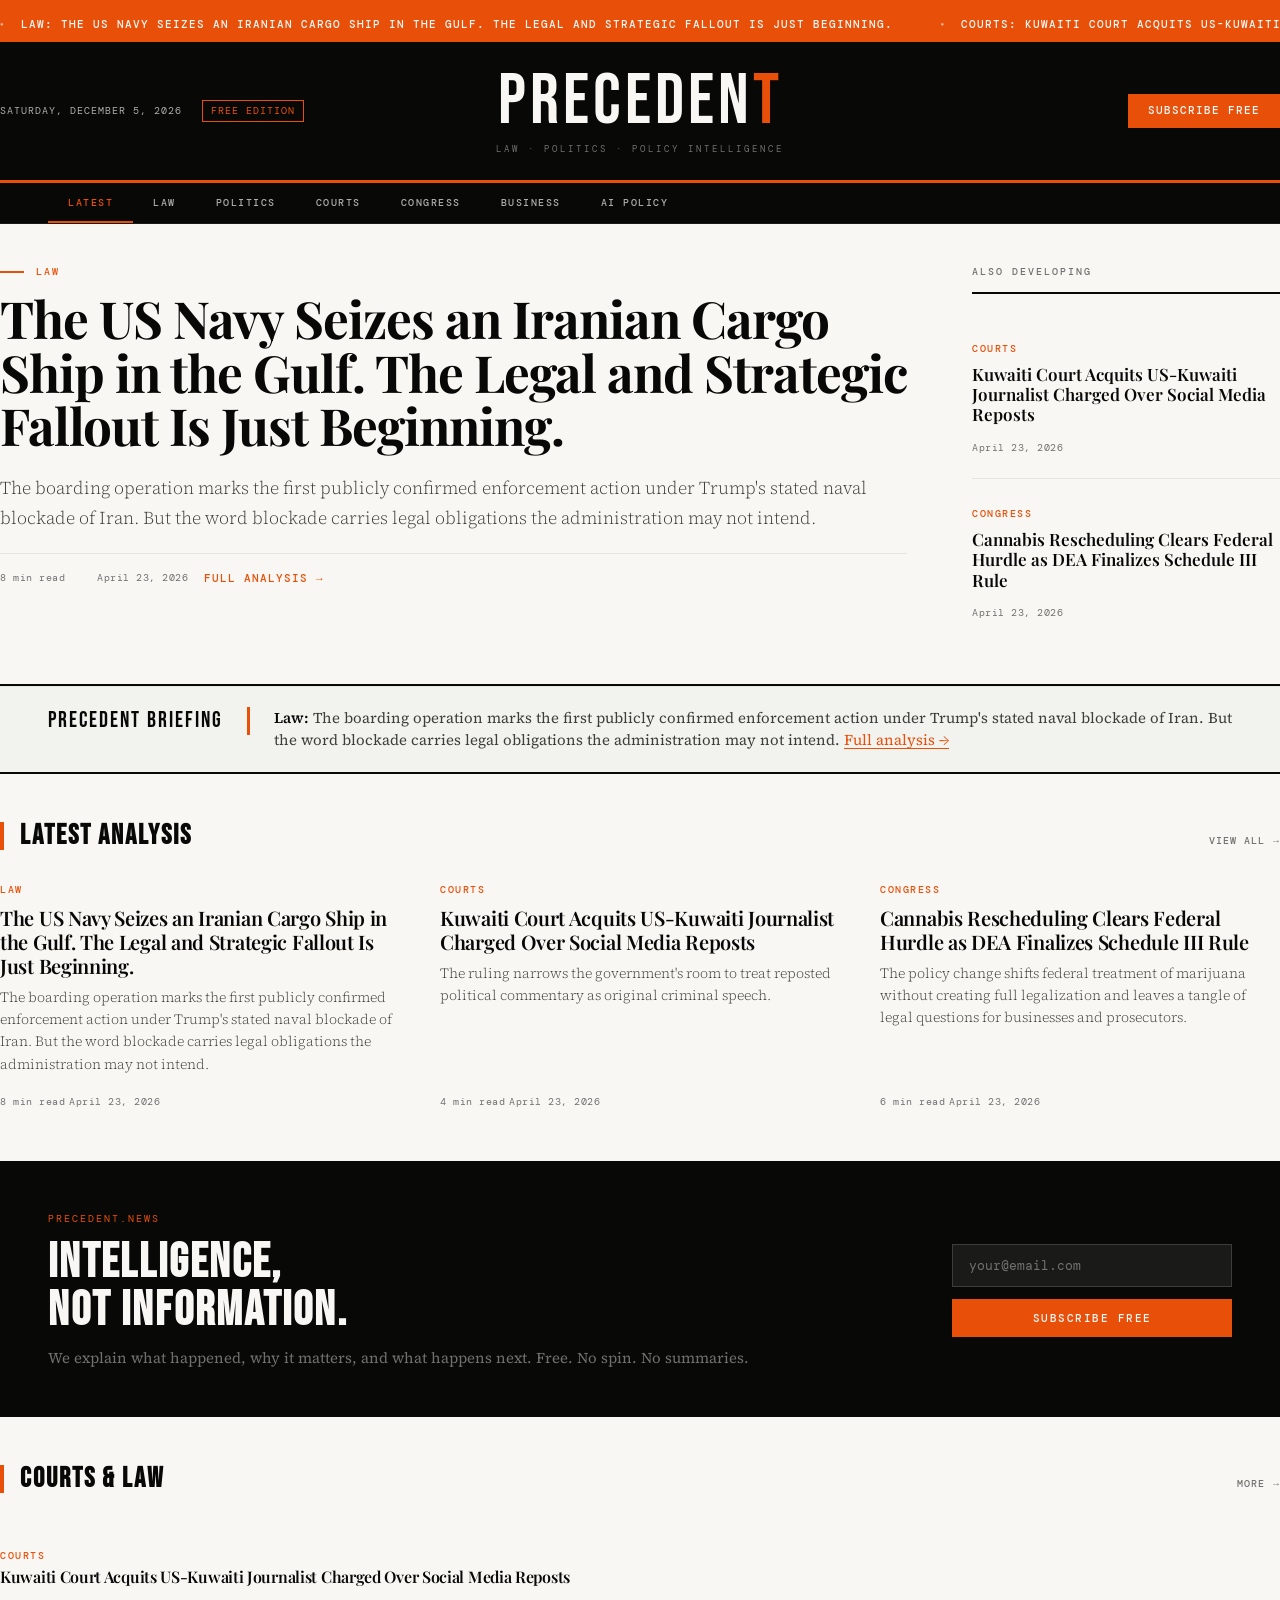
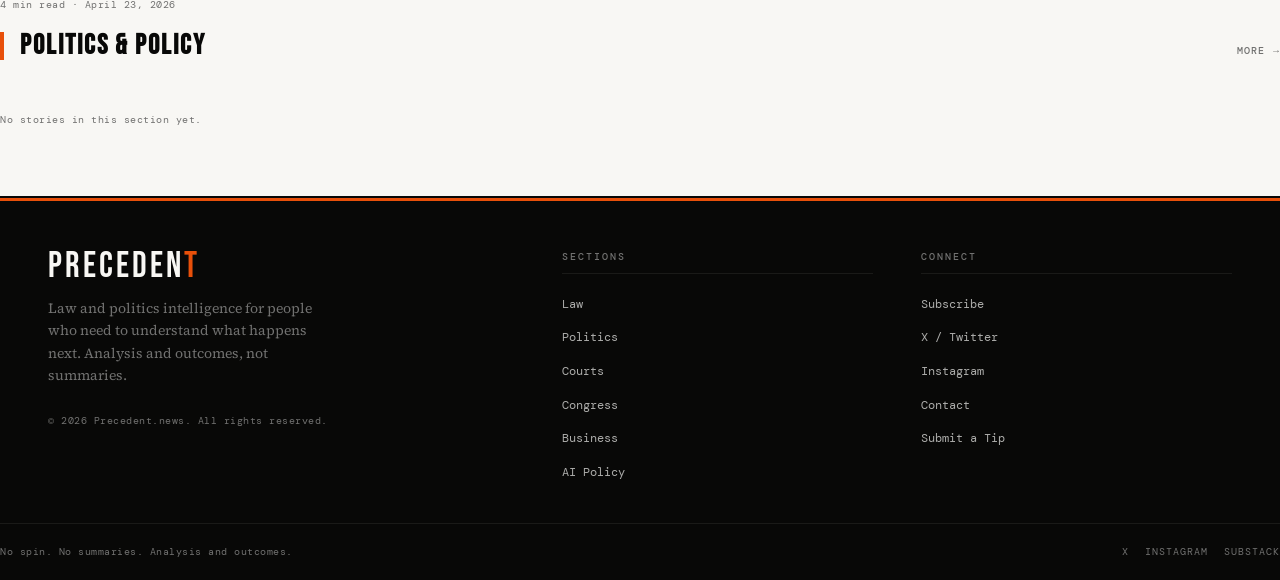
==== commit fdd09a4b: "Add footer with brand and connection links Added footer section with brand information, links, and s" ====
--- a/pages/article.html
+++ b/pages/article.html
@@ -108,4 +108,46 @@
 
   <script type="module" src="../src/scripts/article.js"></script>
 </body>
+</html>    </section>
+  </main>
+
+  <footer class="site-footer" role="contentinfo">
+    <div class="footer__grid wrap">
+      <div class="footer__brand">
+        <div class="footer__brand-name">Preceden<span>t</span></div>
+        <p class="footer__brand-desc">Law and politics intelligence for people who need to understand what happens next. Analysis and outcomes, not summaries.</p>
+        <span class="footer__copy">&copy; 2026 Precedent.news. All rights reserved.</span>
+      </div>
+      <div>
+        <div class="footer__col-title">Sections</div>
+        <ul class="footer__links">
+          <li><a href="/pages/section.html?s=law">Law</a></li>
+          <li><a href="/pages/section.html?s=politics">Politics</a></li>
+          <li><a href="/pages/section.html?s=courts">Courts</a></li>
+          <li><a href="/pages/section.html?s=congress">Congress</a></li>
+          <li><a href="/pages/section.html?s=business">Business</a></li>
+          <li><a href="/pages/section.html?s=ai-policy">AI Policy</a></li>
+        </ul>
+      </div>
+      <div>
+        <div class="footer__col-title">Connect</div>
+        <ul class="footer__links">
+          <li><a href="/#subscribe">Subscribe</a></li>
+          <li><a href="https://x.com/precedentbrief" target="_blank" rel="noopener">X / Twitter</a></li>
+          <li><a href="mailto:hello@precedent.news">Contact</a></li>
+          <li><a href="mailto:tips@precedent.news">Submit a Tip</a></li>
+        </ul>
+      </div>
+    </div>
+    <div class="footer__bottom wrap">
+      <span class="footer__copy">No spin. No summaries. Analysis and outcomes.</span>
+      <div class="footer__social">
+        <a href="https://x.com/precedentbrief" target="_blank" rel="noopener">X</a>
+        <a href="https://precedentbrief.substack.com" target="_blank" rel="noopener">Substack</a>
+      </div>
+    </div>
+  </footer>
+
+  <script type="module" src="../src/scripts/article.js"></script>
+</body>
 </html>
